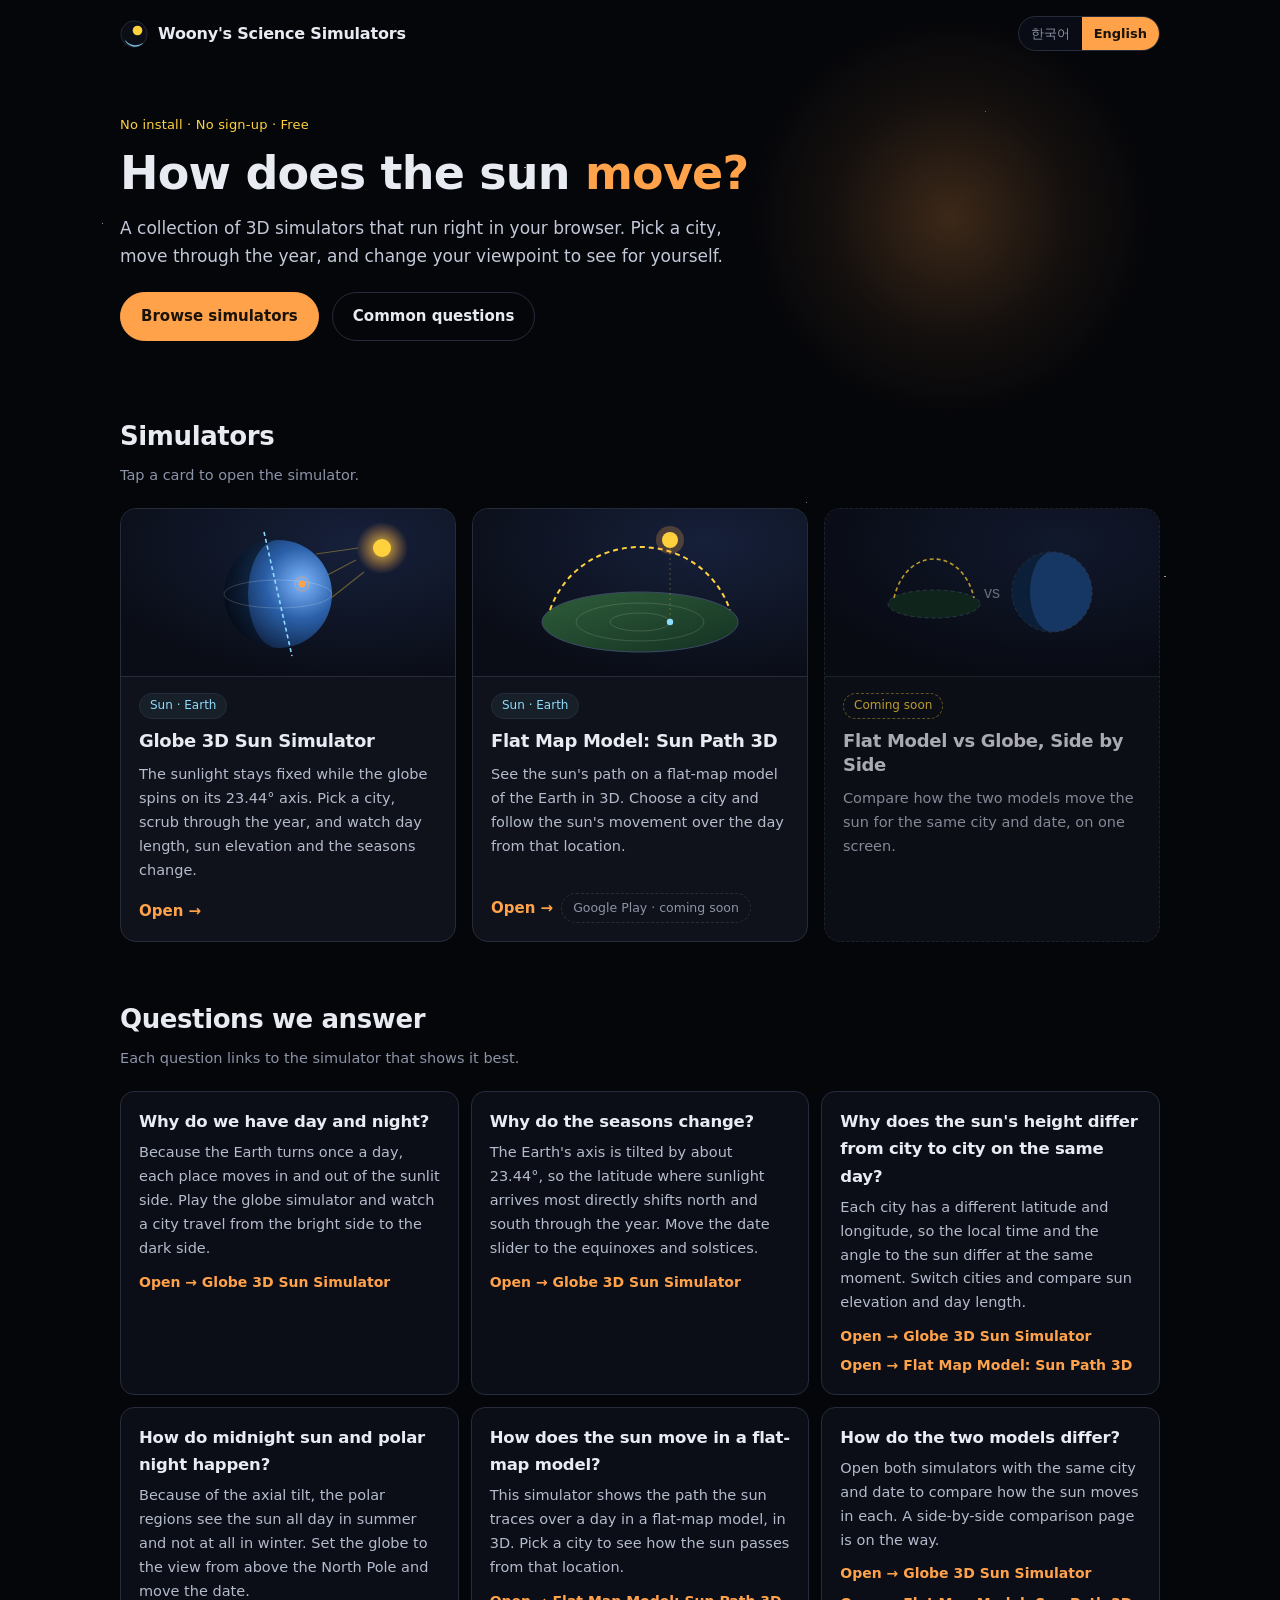
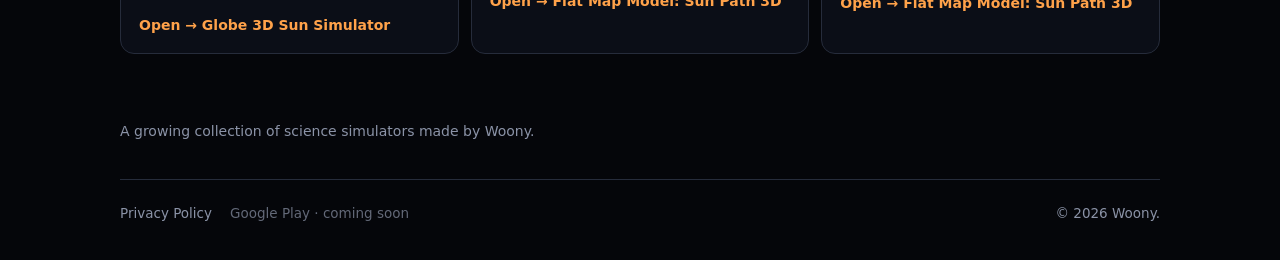
==== en/index.html @ 4ffcaaf0 "시뮬레이터 모음 홈페이지(한/영) 추가, 지구본 3D 태양 시뮬레이터 페이지 추가 - index.html, en/index.html: 시뮬레이터 카드 허브와 질문별 설명 - ass" ====
<!DOCTYPE html>
<html lang="en">
<head>
<meta charset="utf-8">
<meta name="viewport" content="width=device-width, initial-scale=1">
<title>Woony&#x27;s Science Simulators — 3D Sun &amp; Earth Simulations</title>
<meta name="description" content="Run a 3D globe sun simulator and a flat-map sun path simulator right in your browser. Explore day and night, the seasons and sun elevation in different cities.">
<link rel="canonical" href="https://woonykorea-ctrl.github.io/woony-s-world/en/">
<link rel="alternate" hreflang="ko" href="https://woonykorea-ctrl.github.io/woony-s-world/">
<link rel="alternate" hreflang="en" href="https://woonykorea-ctrl.github.io/woony-s-world/en/">
<link rel="alternate" hreflang="x-default" href="https://woonykorea-ctrl.github.io/woony-s-world/">
<meta name="theme-color" content="#05060a">
<meta property="og:type" content="website">
<meta property="og:site_name" content="Woony&#x27;s Science Simulators">
<meta property="og:title" content="Woony&#x27;s Science Simulators — 3D Sun &amp; Earth Simulations">
<meta property="og:description" content="Run a 3D globe sun simulator and a flat-map sun path simulator right in your browser. Explore day and night, the seasons and sun elevation in different cities.">
<meta property="og:url" content="https://woonykorea-ctrl.github.io/woony-s-world/en/">
<meta property="og:image" content="https://woonykorea-ctrl.github.io/woony-s-world/assets/og-card.png">
<meta property="og:locale" content="en_US">
<meta name="twitter:card" content="summary_large_image">
<link rel="icon" href="../assets/favicon.svg" type="image/svg+xml">
<link rel="stylesheet" href="../assets/site.css">
<script src="../assets/site.js"></script>
<script type="application/ld+json">{"@context":"https://schema.org","@type":"WebSite","name":"Woony’s Science Simulators","url":"https://woonykorea-ctrl.github.io/woony-s-world/en/","inLanguage":"en"}</script>
<!-- [애드센스 자리 1/2] 승인 후 여기에 애드센스 <script async ...> 한 줄을 넣는다. 지금은 비워 둔다. -->
</head>
<body>
<div class="wrap">
  <header class="top">
    <a class="brand" href="./" aria-label="Woony&#x27;s Science Simulators home"><svg width="28" height="28" viewBox="0 0 32 32" aria-hidden="true"><circle cx="16" cy="16" r="15" fill="#0b0e17" stroke="#262c3b"/><circle cx="20" cy="12" r="5.5" fill="#ffd23d"/><path d="M5 22 a13 13 0 0 0 22 4 a16 16 0 0 1 -22 -4z" fill="#8fdcff" opacity=".85"/></svg><span>Woony&#x27;s Science Simulators</span></a>
    <nav class="lang" aria-label="Language"><a href="../" lang="ko" hreflang="ko" data-set-lang="ko">한국어</a><a href="./" lang="en" hreflang="en" data-set-lang="en" aria-current="true">English</a></nav>
  </header>

  <main>
    <section class="hero">
      <p class="eyebrow">No install · No sign-up · Free</p>
      <h1>How does the sun <em>move?</em></h1>
      <p class="lead">A collection of 3D simulators that run right in your browser. Pick a city, move through the year, and change your viewpoint to see for yourself.</p>
      <a class="btn" href="#sims">Browse simulators</a>
      <a class="btn ghost" href="#qa">Common questions</a>
    </section>

    <!-- [애드센스 자리 2/2] 승인 후 광고 코드를 넣고 class="on" 을 붙이면 나타난다. 지금은 화면에 나오지 않는다. -->
    <div data-ad-slot="home-top" aria-hidden="true"></div>

    <section class="block" id="sims">
      <h2>Simulators</h2>
      <p class="sub">Tap a card to open the simulator.</p>
      <div class="grid">
        <article class="card"><div class="thumb"><svg viewBox="0 0 240 148" role="img" aria-hidden="true"><defs>
<radialGradient id="gl" cx="72%" cy="40%" r="75%"><stop offset="0" stop-color="#7fb8ff"/><stop offset=".45" stop-color="#2a5fa8"/><stop offset="1" stop-color="#0a1830"/></radialGradient>
<radialGradient id="gs" cx="50%" cy="50%" r="50%"><stop offset="0" stop-color="#ffd23d"/><stop offset="1" stop-color="#ffa24a" stop-opacity="0"/></radialGradient></defs>
<circle cx="214" cy="30" r="26" fill="url(#gs)" opacity=".9"/><circle cx="214" cy="30" r="9" fill="#ffd23d"/>
<g stroke="#ffd23d" stroke-opacity=".35" stroke-width="1.2"><path d="M188 42 L150 62"/><path d="M190 30 L148 36"/><path d="M196 54 L158 84"/></g>
<circle cx="110" cy="76" r="54" fill="url(#gl)"/>
<path d="M110 76 m0 -54 a54 54 0 0 0 0 108 a30 54 0 0 1 0 -108z" fill="#000" opacity=".5"/>
<ellipse cx="110" cy="76" rx="54" ry="14" fill="none" stroke="#fff" stroke-opacity=".18"/>
<line x1="96" y1="14" x2="124" y2="138" stroke="#8fdcff" stroke-width="1.6" stroke-dasharray="4 3"/>
<circle cx="134" cy="66" r="3.4" fill="#ffa24a"/><circle cx="134" cy="66" r="7" fill="none" stroke="#ffa24a" stroke-opacity=".6"/></svg></div><div class="body"><span class="tag">Sun · Earth</span><h3>Globe 3D Sun Simulator</h3><p>The sunlight stays fixed while the globe spins on its 23.44° axis. Pick a city, scrub through the year, and watch day length, sun elevation and the seasons change.</p><div class="actions"><a class="open" href="../globe-sun-path.html">Open →</a></div></div></article><article class="card"><div class="thumb"><svg viewBox="0 0 240 148" role="img" aria-hidden="true"><defs>
<linearGradient id="fd" x1="0" y1="0" x2="1" y2="1"><stop offset="0" stop-color="#2f5d3a"/><stop offset="1" stop-color="#143222"/></linearGradient></defs>
<ellipse cx="120" cy="104" rx="98" ry="30" fill="url(#fd)" stroke="#3b4a66"/>
<ellipse cx="120" cy="104" rx="64" ry="19" fill="none" stroke="#fff" stroke-opacity=".14"/>
<ellipse cx="120" cy="104" rx="30" ry="9" fill="none" stroke="#fff" stroke-opacity=".14"/>
<path d="M30 92 C 60 8, 180 8, 210 92" fill="none" stroke="#ffd23d" stroke-width="2" stroke-dasharray="5 4"/>
<circle cx="150" cy="22" r="14" fill="#ffa24a" opacity=".25"/><circle cx="150" cy="22" r="8" fill="#ffd23d"/>
<circle cx="150" cy="104" r="3.2" fill="#8fdcff"/><line x1="150" y1="30" x2="150" y2="101" stroke="#ffd23d" stroke-opacity=".3" stroke-dasharray="2 3"/></svg></div><div class="body"><span class="tag">Sun · Earth</span><h3>Flat Map Model: Sun Path 3D</h3><p>See the sun&#x27;s path on a flat-map model of the Earth in 3D. Choose a city and follow the sun&#x27;s movement over the day from that location.</p><div class="actions"><a class="open" href="../flat-sun-path.html">Open →</a><span class="chip off" data-play-slot>Google Play · coming soon</span></div></div></article><article class="card soon" aria-disabled="true"><div class="thumb"><svg viewBox="0 0 240 148" role="img" aria-hidden="true">
<ellipse cx="62" cy="86" rx="46" ry="14" fill="#143222" stroke="#3b4a66" stroke-dasharray="4 3"/>
<path d="M22 80 C 34 28, 90 28, 102 80" fill="none" stroke="#ffd23d" stroke-width="1.6" stroke-dasharray="4 3"/>
<circle cx="180" cy="74" r="40" fill="#1d4a86" stroke="#3b4a66" stroke-dasharray="4 3"/>
<path d="M180 34 a40 40 0 0 0 0 80 a22 40 0 0 1 0 -80z" fill="#000" opacity=".45"/>
<text x="120" y="80" fill="#8b93a7" font-size="16" text-anchor="middle" font-family="sans-serif">vs</text></svg></div><div class="body"><span class="badge">Coming soon</span><h3>Flat Model vs Globe, Side by Side</h3><p>Compare how the two models move the sun for the same city and date, on one screen.</p></div></article>
      </div>
    </section>

    <section class="block" id="qa">
      <h2>Questions we answer</h2>
      <p class="sub">Each question links to the simulator that shows it best.</p>
      <div class="qa">
        <article><h3>Why do we have day and night?</h3><p>Because the Earth turns once a day, each place moves in and out of the sunlit side. Play the globe simulator and watch a city travel from the bright side to the dark side.</p><div class="go"><a href="../globe-sun-path.html">Open → Globe 3D Sun Simulator</a></div></article><article><h3>Why do the seasons change?</h3><p>The Earth&#x27;s axis is tilted by about 23.44°, so the latitude where sunlight arrives most directly shifts north and south through the year. Move the date slider to the equinoxes and solstices.</p><div class="go"><a href="../globe-sun-path.html">Open → Globe 3D Sun Simulator</a></div></article><article><h3>Why does the sun&#x27;s height differ from city to city on the same day?</h3><p>Each city has a different latitude and longitude, so the local time and the angle to the sun differ at the same moment. Switch cities and compare sun elevation and day length.</p><div class="go"><a href="../globe-sun-path.html">Open → Globe 3D Sun Simulator</a><a href="../flat-sun-path.html">Open → Flat Map Model: Sun Path 3D</a></div></article><article><h3>How do midnight sun and polar night happen?</h3><p>Because of the axial tilt, the polar regions see the sun all day in summer and not at all in winter. Set the globe to the view from above the North Pole and move the date.</p><div class="go"><a href="../globe-sun-path.html">Open → Globe 3D Sun Simulator</a></div></article><article><h3>How does the sun move in a flat-map model?</h3><p>This simulator shows the path the sun traces over a day in a flat-map model, in 3D. Pick a city to see how the sun passes from that location.</p><div class="go"><a href="../flat-sun-path.html">Open → Flat Map Model: Sun Path 3D</a></div></article><article><h3>How do the two models differ?</h3><p>Open both simulators with the same city and date to compare how the sun moves in each. A side-by-side comparison page is on the way.</p><div class="go"><a href="../globe-sun-path.html">Open → Globe 3D Sun Simulator</a><a href="../flat-sun-path.html">Open → Flat Map Model: Sun Path 3D</a></div></article>
      </div>
    </section>

    <p class="about">A growing collection of science simulators made by Woony.</p>
  </main>

  <footer class="foot">
    <nav>
      <a href="../privacy.html">Privacy Policy</a>
      <span class="off">Google Play · coming soon</span>
    </nav>
    <span>© 2026 Woony.</span>
  </footer>
</div>
</body>
</html>
---- assets/site.css ----
:root{
  --bg:#05060a; --bg2:#0b0e17; --card:#0f121a; --line:#262c3b; --text:#e8ebf2; --dim:#8b93a7;
  --hot:#ffa24a; --yellow:#ffd23d; --blue:#8fdcff;
  --font:"Pretendard","Apple SD Gothic Neo","Noto Sans KR","Malgun Gothic","Noto Sans CJK KR",system-ui,-apple-system,"Segoe UI",sans-serif;
  --max:1080px;
}
*{box-sizing:border-box}
html{-webkit-text-size-adjust:100%;overflow-x:clip}
body{
  margin:0;color:var(--text);font-family:var(--font);line-height:1.65;word-break:keep-all;overflow-wrap:anywhere;
  -webkit-font-smoothing:antialiased;
  background:
    radial-gradient(1px 1px at 8% 12%,#fff8 50%,transparent 51%),
    radial-gradient(1px 1px at 22% 38%,#fff6 50%,transparent 51%),
    radial-gradient(1.5px 1.5px at 41% 9%,#fffa 50%,transparent 51%),
    radial-gradient(1px 1px at 63% 27%,#fff7 50%,transparent 51%),
    radial-gradient(1px 1px at 77% 6%,#fff6 50%,transparent 51%),
    radial-gradient(1.5px 1.5px at 91% 31%,#fff9 50%,transparent 51%),
    radial-gradient(1px 1px at 14% 64%,#fff5 50%,transparent 51%),
    radial-gradient(1px 1px at 55% 71%,#fff5 50%,transparent 51%),
    radial-gradient(1px 1px at 86% 78%,#fff6 50%,transparent 51%),
    var(--bg);
  background-attachment:scroll;
}
a{color:inherit}
.wrap{max-width:var(--max);margin:0 auto;padding:0 20px}

/* header */
.top{display:flex;align-items:center;justify-content:space-between;gap:12px;padding:16px 0}
.brand{display:flex;align-items:center;gap:10px;text-decoration:none;font-weight:700;letter-spacing:-.2px;min-width:0}
.brand svg{flex:none}
.brand span{line-height:1.25}
.lang{display:flex;flex:none;border:1px solid var(--line);border-radius:999px;overflow:hidden;background:#0b0e17cc}
.lang a{padding:6px 12px;font-size:13px;text-decoration:none;color:var(--dim)}
.lang a[aria-current="true"]{background:var(--hot);color:#1a1206;font-weight:700}
.lang a:focus-visible,.brand:focus-visible,.btn:focus-visible,.foot a:focus-visible,.qa a:focus-visible{outline:2px solid var(--blue);outline-offset:2px}

/* hero */
.hero{position:relative;padding:44px 0 36px}
.hero::before{content:"";position:absolute;right:0;top:-60px;width:min(420px,92%);aspect-ratio:1;
  background:radial-gradient(circle,#ffa24a38 0,#ffa24a10 40%,transparent 68%);pointer-events:none;z-index:-1}
.eyebrow{display:inline-block;font-size:13px;color:var(--yellow);letter-spacing:.2px;margin:0 0 10px}
.hero h1{margin:0 0 14px;font-size:clamp(28px,6.2vw,46px);line-height:1.18;letter-spacing:-.8px}
.hero h1 em{font-style:normal;color:var(--hot)}
.hero p.lead{margin:0 0 22px;max-width:36em;color:#c3c9d8;font-size:clamp(15px,2.6vw,17px)}
.btn{display:inline-flex;align-items:center;gap:6px;padding:11px 20px;border-radius:999px;font-weight:700;font-size:15px;text-decoration:none;
  background:var(--hot);color:#1a1206;border:1px solid var(--hot)}
.btn:hover{background:#ffb468}
.btn.ghost{background:transparent;color:var(--text);border-color:var(--line)}
.btn.ghost:hover{border-color:var(--dim);background:#ffffff0a}

/* sections */
section.block{padding:28px 0}
.block>h2{margin:0 0 6px;font-size:clamp(20px,4vw,26px);letter-spacing:-.4px}
.block>p.sub{margin:0 0 20px;color:var(--dim);font-size:14.5px}

/* cards */
.grid{display:grid;gap:16px;grid-template-columns:repeat(auto-fit,minmax(min(100%,300px),1fr))}
.card{position:relative;display:flex;flex-direction:column;background:var(--card);border:1px solid var(--line);border-radius:16px;overflow:hidden;
  transition:border-color .15s,transform .15s}
.card:not(.soon):hover{border-color:#3a4258;transform:translateY(-2px)}
.card:focus-within{border-color:var(--blue)}
.thumb{height:168px;display:grid;place-items:center;background:radial-gradient(120% 120% at 70% 20%,#16203a 0,#0a0d16 70%);border-bottom:1px solid var(--line)}
.thumb svg{width:min(78%,240px);height:auto;max-height:148px}
.card .body{display:flex;flex-direction:column;gap:10px;padding:16px 18px 18px;flex:1}
.tag{align-self:flex-start;font-size:12px;padding:2px 10px;border:1px solid var(--line);border-radius:999px;color:var(--blue);background:#8fdcff10}
.badge{align-self:flex-start;font-size:12px;padding:2px 10px;border-radius:999px;color:var(--yellow);border:1px dashed #ffd23d80}
.card h3{margin:0;font-size:18px;line-height:1.35;letter-spacing:-.3px}
.card p{margin:0;color:#b4bbcc;font-size:14.5px}
.actions{margin-top:auto;display:flex;flex-wrap:wrap;gap:8px;align-items:center;padding-top:6px}
.open{font-weight:700;color:var(--hot);text-decoration:none;font-size:15px}
.open::after{content:"";position:absolute;inset:0;z-index:1}   /* 카드 전체를 링크로 */
.open:focus-visible{outline:none}
.chip{position:relative;z-index:2;font-size:12.5px;padding:4px 11px;border-radius:999px;border:1px solid var(--line);color:var(--dim);text-decoration:none}
.chip.off{border-style:dashed;cursor:default}
.card.soon{opacity:.72;border-style:dashed}

/* Q&A */
.qa{display:grid;gap:12px;grid-template-columns:repeat(auto-fit,minmax(min(100%,320px),1fr))}
.qa article{background:var(--bg2);border:1px solid var(--line);border-radius:14px;padding:16px 18px}
.qa h3{margin:0 0 6px;font-size:16.5px;letter-spacing:-.2px}
.qa p{margin:0 0 10px;color:#b4bbcc;font-size:14.5px}
.qa .go{display:flex;flex-wrap:wrap;gap:6px 14px;font-size:14px}
.qa .go a{color:var(--hot);text-decoration:none;font-weight:600}
.qa .go a:hover{text-decoration:underline}

/* about / footer */
.about{padding:24px 0 8px;color:var(--dim);font-size:14px;max-width:46em}
.foot{margin-top:28px;padding:22px 0 36px;border-top:1px solid var(--line);display:flex;flex-wrap:wrap;gap:10px 22px;align-items:center;justify-content:space-between;color:var(--dim);font-size:13.5px}
.foot nav{display:flex;flex-wrap:wrap;gap:8px 18px}
.foot a{color:var(--dim);text-decoration:none}
.foot a:hover{color:var(--text);text-decoration:underline}
.foot .off{opacity:.7}

/* 애드센스 자리: 지금은 비어 있고 화면에 나오지 않음 (index.html의 data-ad-slot 참고) */
[data-ad-slot]{display:none}
[data-ad-slot].on{display:block;margin:20px 0;min-height:90px}

@media (max-width:480px){
  .wrap{padding:0 16px}
  .top{gap:8px}
  .brand{gap:8px;font-size:15px}
  .brand svg{width:24px;height:24px}
  .lang a{padding:6px 10px;font-size:12.5px}
  .hero{padding:30px 0 26px}
  .thumb{height:150px}
}
@media (prefers-reduced-motion:reduce){.card{transition:none}.card:not(.soon):hover{transform:none}}
.hero .btn{margin:0 8px 10px 0}
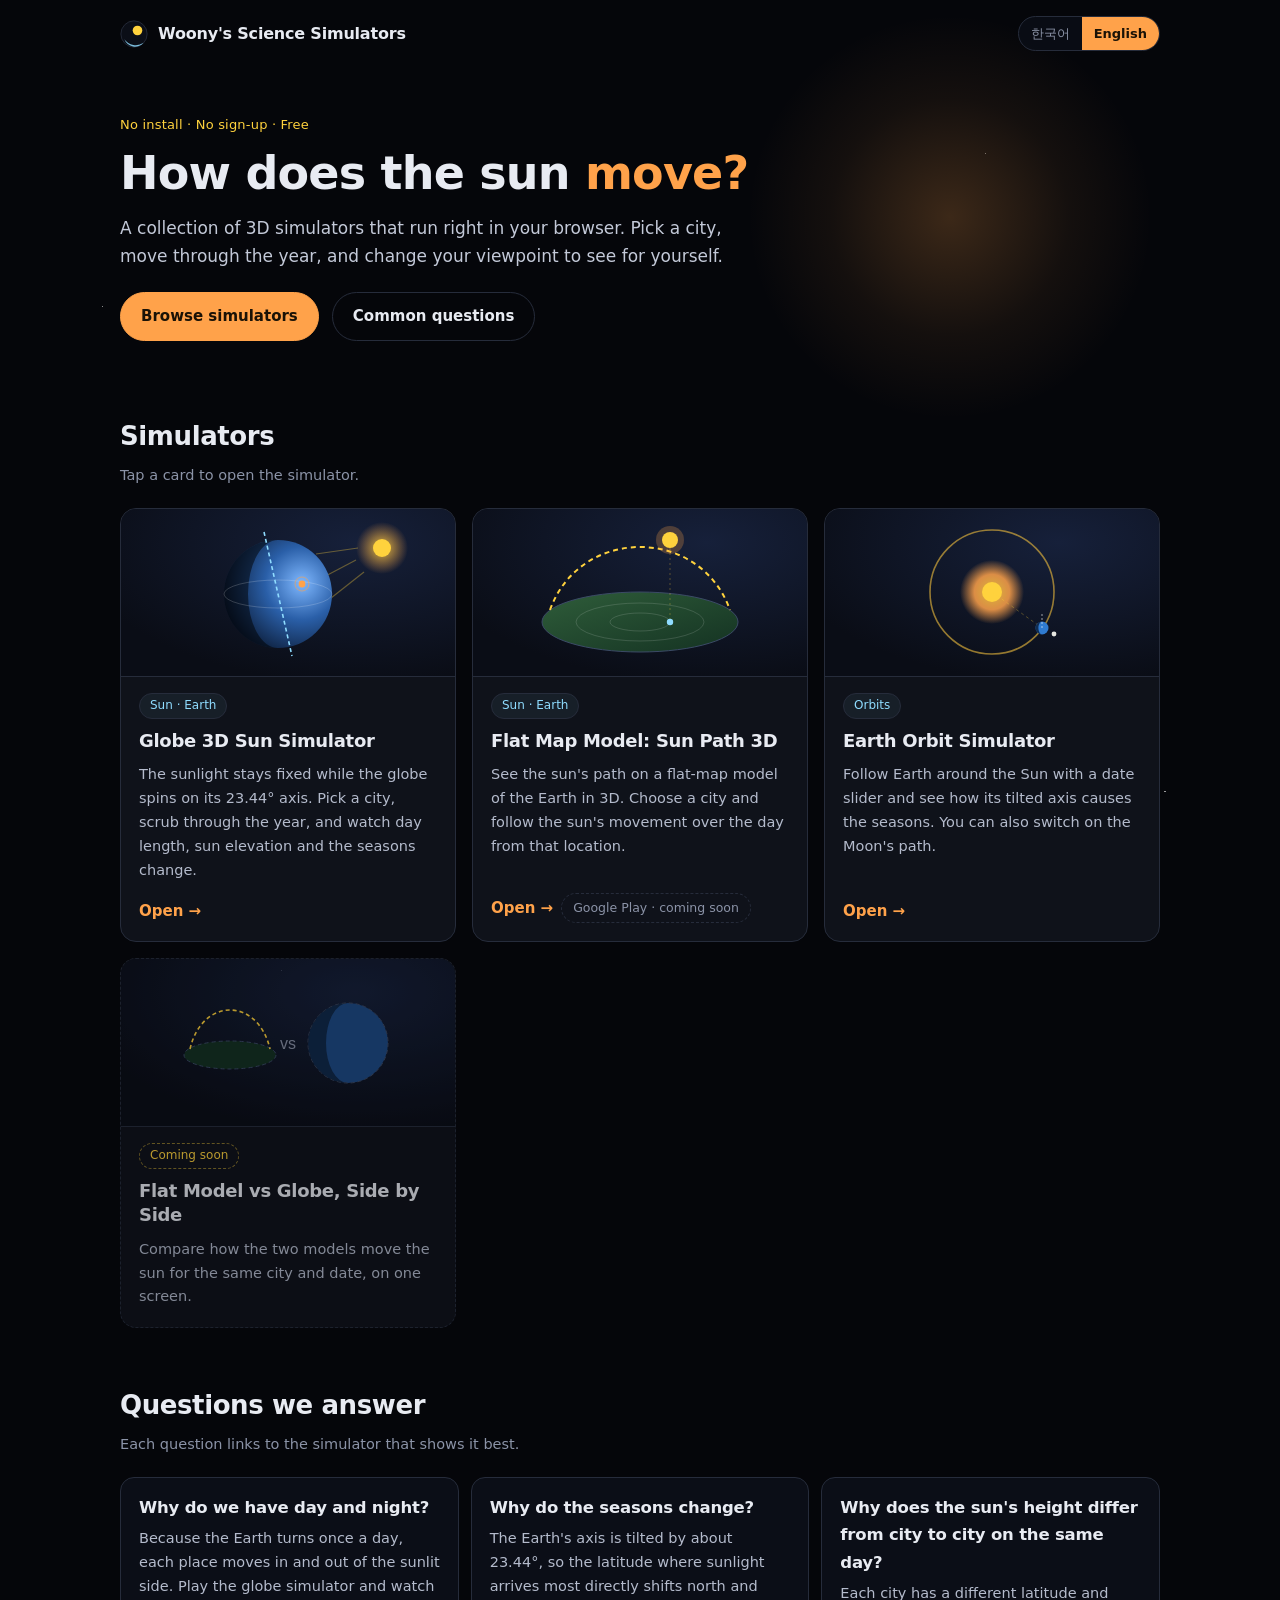
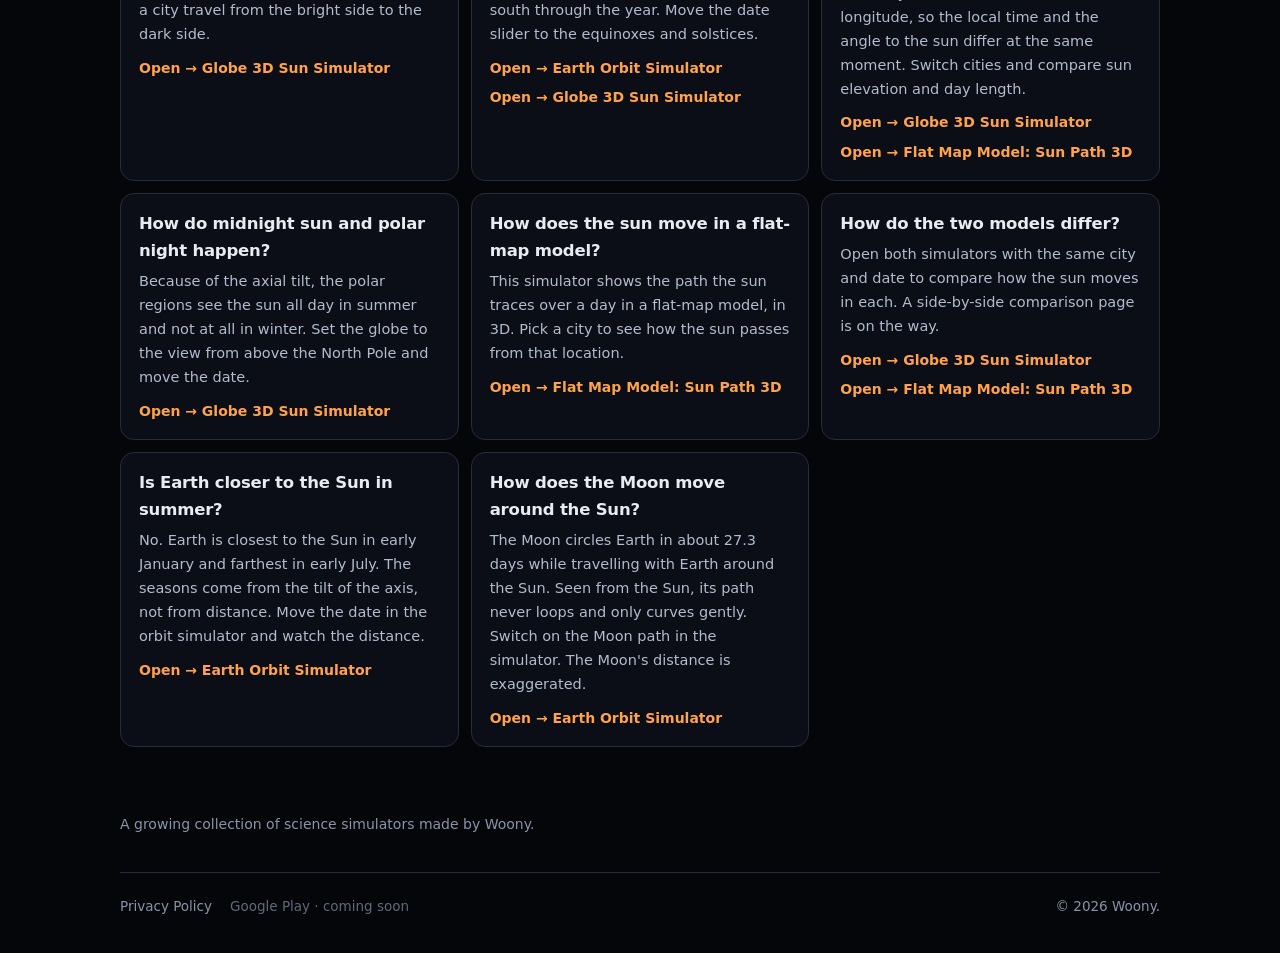
==== commit ded53452: "지구 공전 궤도 시뮬레이터 추가, 홈에 카드·질문 반영 - orbit-sun-earth.html: 케플러 궤도, 기울어진 지축, 옆에서 본 지구, 달 궤적(선택), 한/영, 홈 버" ====
--- a/en/index.html
+++ b/en/index.html
@@ -63,7 +63,14 @@
 <ellipse cx="120" cy="104" rx="30" ry="9" fill="none" stroke="#fff" stroke-opacity=".14"/>
 <path d="M30 92 C 60 8, 180 8, 210 92" fill="none" stroke="#ffd23d" stroke-width="2" stroke-dasharray="5 4"/>
 <circle cx="150" cy="22" r="14" fill="#ffa24a" opacity=".25"/><circle cx="150" cy="22" r="8" fill="#ffd23d"/>
-<circle cx="150" cy="104" r="3.2" fill="#8fdcff"/><line x1="150" y1="30" x2="150" y2="101" stroke="#ffd23d" stroke-opacity=".3" stroke-dasharray="2 3"/></svg></div><div class="body"><span class="tag">Sun · Earth</span><h3>Flat Map Model: Sun Path 3D</h3><p>See the sun&#x27;s path on a flat-map model of the Earth in 3D. Choose a city and follow the sun&#x27;s movement over the day from that location.</p><div class="actions"><a class="open" href="../flat-sun-path.html">Open →</a><span class="chip off" data-play-slot>Google Play · coming soon</span></div></div></article><article class="card soon" aria-disabled="true"><div class="thumb"><svg viewBox="0 0 240 148" role="img" aria-hidden="true">
+<circle cx="150" cy="104" r="3.2" fill="#8fdcff"/><line x1="150" y1="30" x2="150" y2="101" stroke="#ffd23d" stroke-opacity=".3" stroke-dasharray="2 3"/></svg></div><div class="body"><span class="tag">Sun · Earth</span><h3>Flat Map Model: Sun Path 3D</h3><p>See the sun&#x27;s path on a flat-map model of the Earth in 3D. Choose a city and follow the sun&#x27;s movement over the day from that location.</p><div class="actions"><a class="open" href="../flat-sun-path.html">Open →</a><span class="chip off" data-play-slot>Google Play · coming soon</span></div></div></article><article class="card"><div class="thumb"><svg viewBox="0 0 240 148" role="img" aria-hidden="true"><defs>
+<radialGradient id="os" cx="50%" cy="50%" r="50%"><stop offset="0" stop-color="#ffd23d"/><stop offset=".55" stop-color="#ffa24a"/><stop offset="1" stop-color="#ffa24a" stop-opacity="0"/></radialGradient></defs>
+<circle cx="120" cy="74" r="32" fill="url(#os)" opacity=".85"/><circle cx="120" cy="74" r="10" fill="#ffd23d"/>
+<circle cx="120" cy="74" r="62" fill="none" stroke="#f0be3c" stroke-opacity=".6" stroke-width="1.6"/>
+<line x1="120" y1="74" x2="170" y2="110" stroke="#ffd23d" stroke-opacity=".3" stroke-dasharray="3 3"/>
+<circle cx="170" cy="110" r="6.5" fill="#2f7bd0"/><path d="M170 103.5 a6.5 6.5 0 0 0 0 13 a3.6 6.5 0 0 1 0 -13z" fill="#0a1a33" opacity=".8"/>
+<line x1="170" y1="110" x2="170" y2="94" stroke="#fff" stroke-opacity=".6" stroke-dasharray="2 2"/>
+<circle cx="182" cy="116" r="2.4" fill="#e6e6e0"/></svg></div><div class="body"><span class="tag">Orbits</span><h3>Earth Orbit Simulator</h3><p>Follow Earth around the Sun with a date slider and see how its tilted axis causes the seasons. You can also switch on the Moon&#x27;s path.</p><div class="actions"><a class="open" href="../orbit-sun-earth.html">Open →</a></div></div></article><article class="card soon" aria-disabled="true"><div class="thumb"><svg viewBox="0 0 240 148" role="img" aria-hidden="true">
 <ellipse cx="62" cy="86" rx="46" ry="14" fill="#143222" stroke="#3b4a66" stroke-dasharray="4 3"/>
 <path d="M22 80 C 34 28, 90 28, 102 80" fill="none" stroke="#ffd23d" stroke-width="1.6" stroke-dasharray="4 3"/>
 <circle cx="180" cy="74" r="40" fill="#1d4a86" stroke="#3b4a66" stroke-dasharray="4 3"/>
@@ -76,7 +83,7 @@
       <h2>Questions we answer</h2>
       <p class="sub">Each question links to the simulator that shows it best.</p>
       <div class="qa">
-        <article><h3>Why do we have day and night?</h3><p>Because the Earth turns once a day, each place moves in and out of the sunlit side. Play the globe simulator and watch a city travel from the bright side to the dark side.</p><div class="go"><a href="../globe-sun-path.html">Open → Globe 3D Sun Simulator</a></div></article><article><h3>Why do the seasons change?</h3><p>The Earth&#x27;s axis is tilted by about 23.44°, so the latitude where sunlight arrives most directly shifts north and south through the year. Move the date slider to the equinoxes and solstices.</p><div class="go"><a href="../globe-sun-path.html">Open → Globe 3D Sun Simulator</a></div></article><article><h3>Why does the sun&#x27;s height differ from city to city on the same day?</h3><p>Each city has a different latitude and longitude, so the local time and the angle to the sun differ at the same moment. Switch cities and compare sun elevation and day length.</p><div class="go"><a href="../globe-sun-path.html">Open → Globe 3D Sun Simulator</a><a href="../flat-sun-path.html">Open → Flat Map Model: Sun Path 3D</a></div></article><article><h3>How do midnight sun and polar night happen?</h3><p>Because of the axial tilt, the polar regions see the sun all day in summer and not at all in winter. Set the globe to the view from above the North Pole and move the date.</p><div class="go"><a href="../globe-sun-path.html">Open → Globe 3D Sun Simulator</a></div></article><article><h3>How does the sun move in a flat-map model?</h3><p>This simulator shows the path the sun traces over a day in a flat-map model, in 3D. Pick a city to see how the sun passes from that location.</p><div class="go"><a href="../flat-sun-path.html">Open → Flat Map Model: Sun Path 3D</a></div></article><article><h3>How do the two models differ?</h3><p>Open both simulators with the same city and date to compare how the sun moves in each. A side-by-side comparison page is on the way.</p><div class="go"><a href="../globe-sun-path.html">Open → Globe 3D Sun Simulator</a><a href="../flat-sun-path.html">Open → Flat Map Model: Sun Path 3D</a></div></article>
+        <article><h3>Why do we have day and night?</h3><p>Because the Earth turns once a day, each place moves in and out of the sunlit side. Play the globe simulator and watch a city travel from the bright side to the dark side.</p><div class="go"><a href="../globe-sun-path.html">Open → Globe 3D Sun Simulator</a></div></article><article><h3>Why do the seasons change?</h3><p>The Earth&#x27;s axis is tilted by about 23.44°, so the latitude where sunlight arrives most directly shifts north and south through the year. Move the date slider to the equinoxes and solstices.</p><div class="go"><a href="../orbit-sun-earth.html">Open → Earth Orbit Simulator</a><a href="../globe-sun-path.html">Open → Globe 3D Sun Simulator</a></div></article><article><h3>Why does the sun&#x27;s height differ from city to city on the same day?</h3><p>Each city has a different latitude and longitude, so the local time and the angle to the sun differ at the same moment. Switch cities and compare sun elevation and day length.</p><div class="go"><a href="../globe-sun-path.html">Open → Globe 3D Sun Simulator</a><a href="../flat-sun-path.html">Open → Flat Map Model: Sun Path 3D</a></div></article><article><h3>How do midnight sun and polar night happen?</h3><p>Because of the axial tilt, the polar regions see the sun all day in summer and not at all in winter. Set the globe to the view from above the North Pole and move the date.</p><div class="go"><a href="../globe-sun-path.html">Open → Globe 3D Sun Simulator</a></div></article><article><h3>How does the sun move in a flat-map model?</h3><p>This simulator shows the path the sun traces over a day in a flat-map model, in 3D. Pick a city to see how the sun passes from that location.</p><div class="go"><a href="../flat-sun-path.html">Open → Flat Map Model: Sun Path 3D</a></div></article><article><h3>How do the two models differ?</h3><p>Open both simulators with the same city and date to compare how the sun moves in each. A side-by-side comparison page is on the way.</p><div class="go"><a href="../globe-sun-path.html">Open → Globe 3D Sun Simulator</a><a href="../flat-sun-path.html">Open → Flat Map Model: Sun Path 3D</a></div></article><article><h3>Is Earth closer to the Sun in summer?</h3><p>No. Earth is closest to the Sun in early January and farthest in early July. The seasons come from the tilt of the axis, not from distance. Move the date in the orbit simulator and watch the distance.</p><div class="go"><a href="../orbit-sun-earth.html">Open → Earth Orbit Simulator</a></div></article><article><h3>How does the Moon move around the Sun?</h3><p>The Moon circles Earth in about 27.3 days while travelling with Earth around the Sun. Seen from the Sun, its path never loops and only curves gently. Switch on the Moon path in the simulator. The Moon&#x27;s distance is exaggerated.</p><div class="go"><a href="../orbit-sun-earth.html">Open → Earth Orbit Simulator</a></div></article>
       </div>
     </section>
 
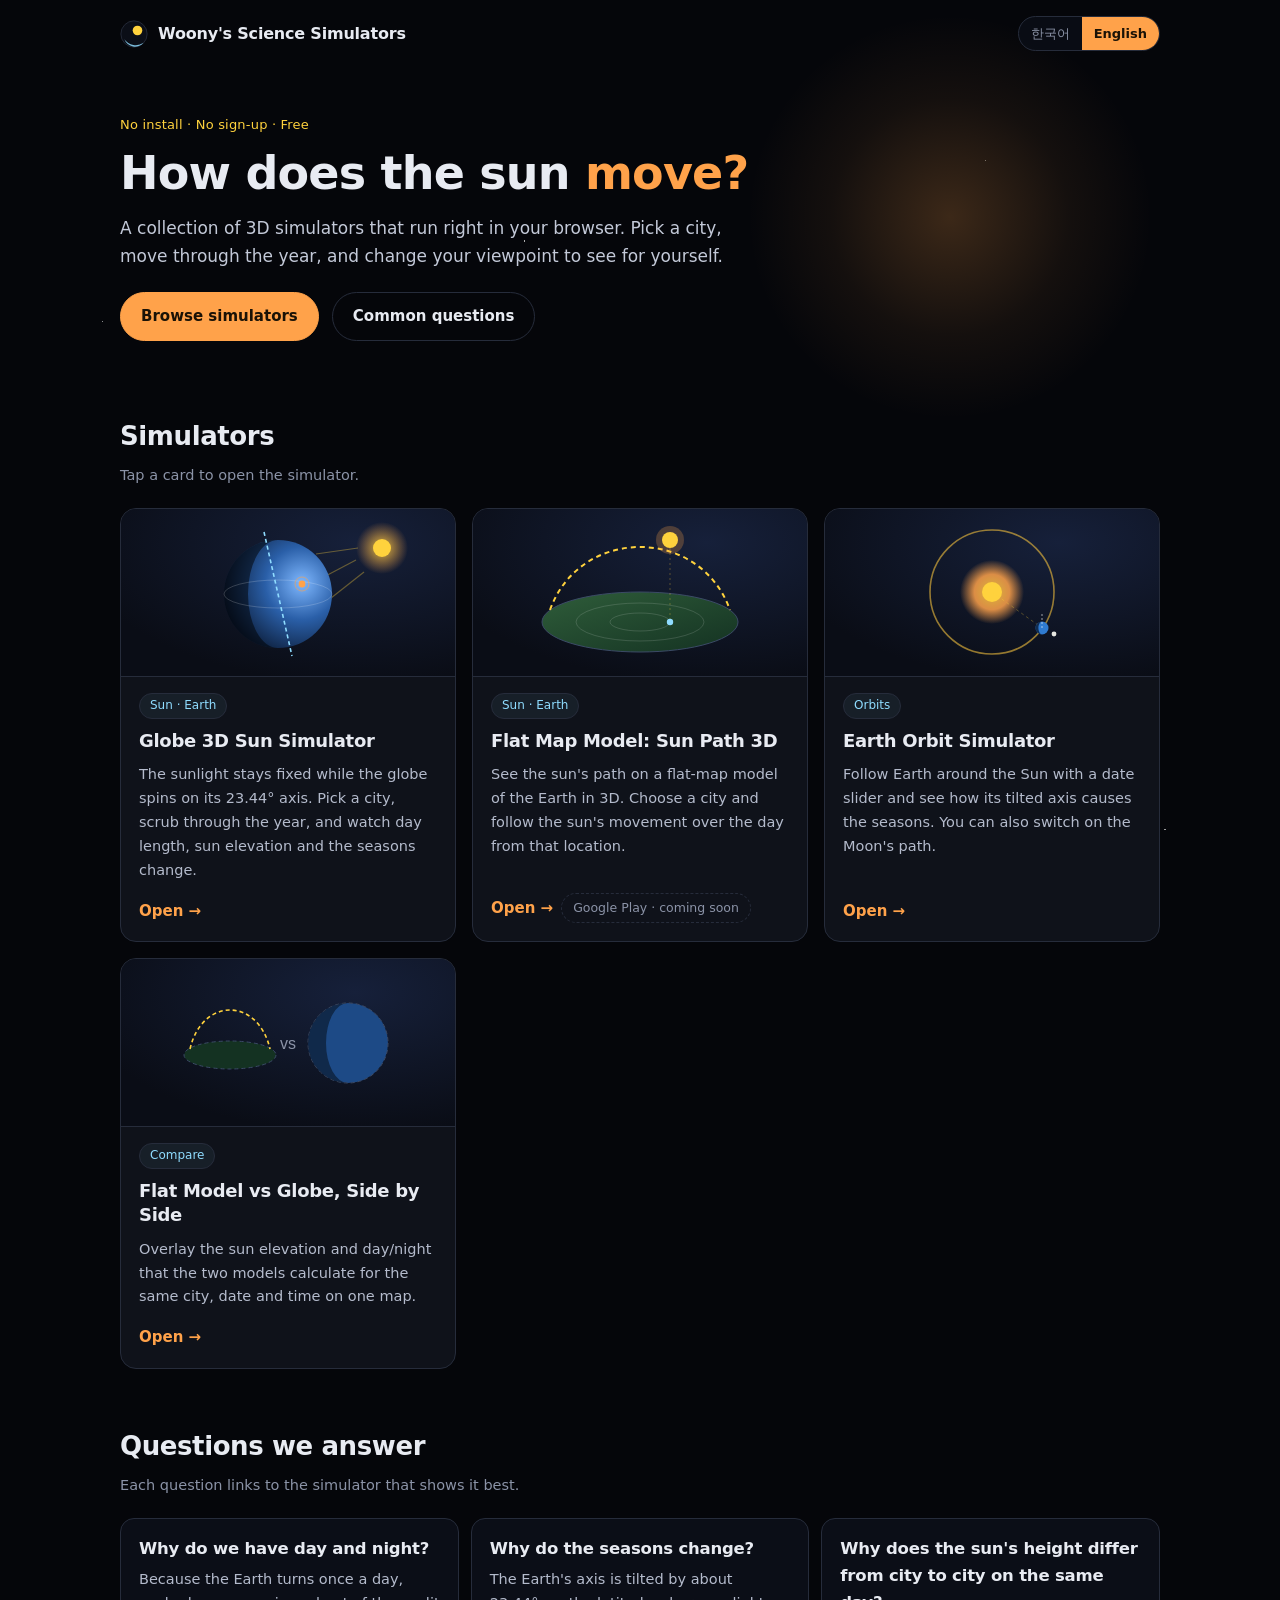
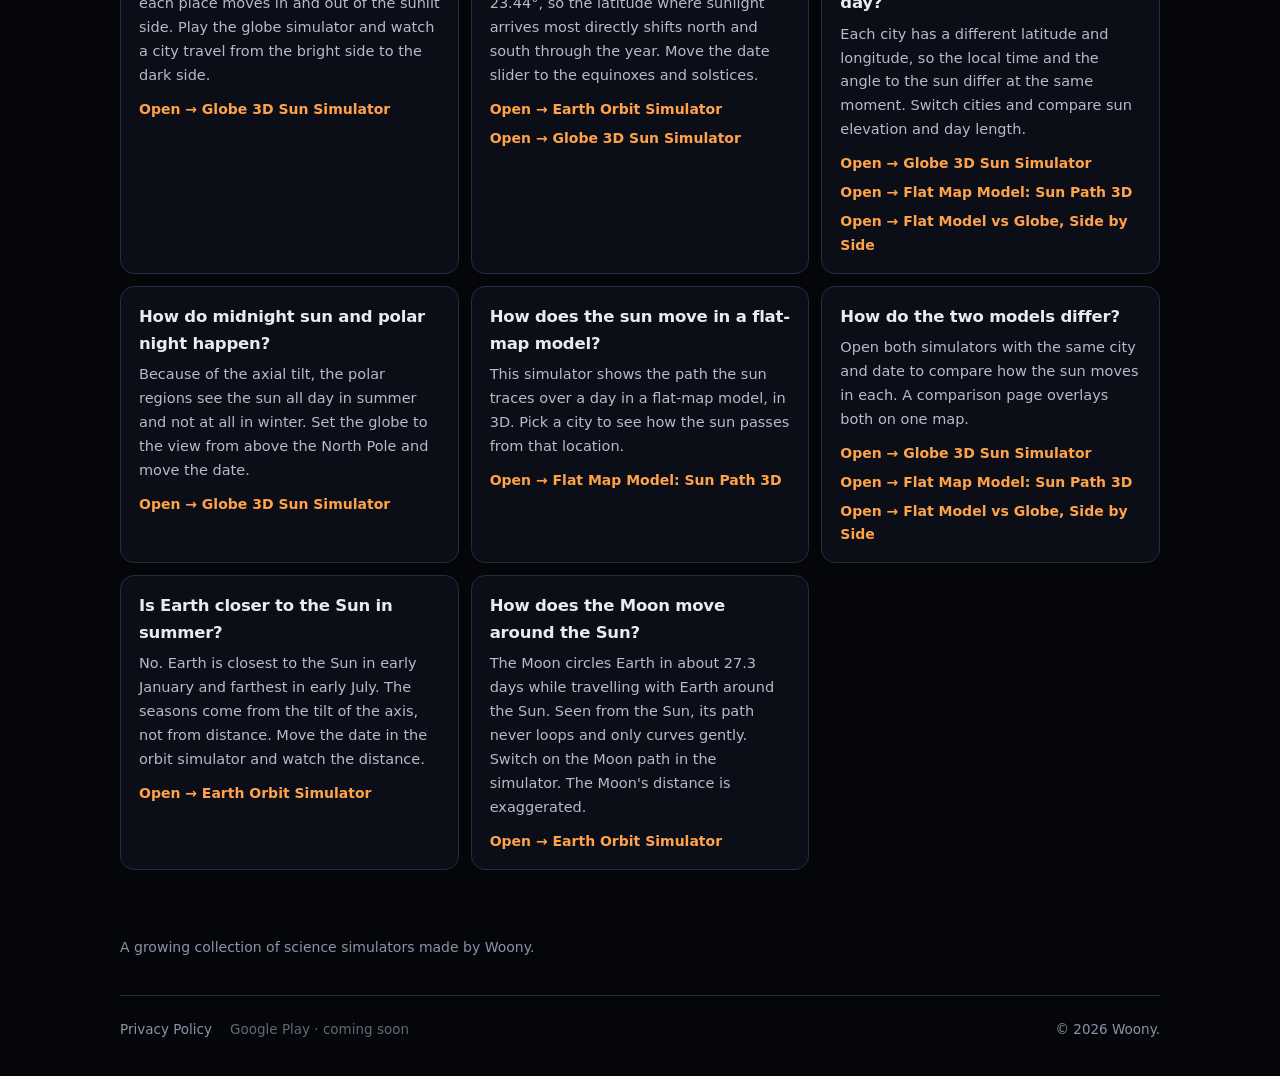
==== commit 79aafa8b: "평면 모델 vs 지구본 나란히 비교 페이지 추가 - compare-flat-vs-globe.html: 한 지도에 평면 빛 범위와 지구본 낮밤 경계를 겹쳐 표시, 비교 표, 하루 고" ====
--- a/en/index.html
+++ b/en/index.html
@@ -70,12 +70,12 @@
 <line x1="120" y1="74" x2="170" y2="110" stroke="#ffd23d" stroke-opacity=".3" stroke-dasharray="3 3"/>
 <circle cx="170" cy="110" r="6.5" fill="#2f7bd0"/><path d="M170 103.5 a6.5 6.5 0 0 0 0 13 a3.6 6.5 0 0 1 0 -13z" fill="#0a1a33" opacity=".8"/>
 <line x1="170" y1="110" x2="170" y2="94" stroke="#fff" stroke-opacity=".6" stroke-dasharray="2 2"/>
-<circle cx="182" cy="116" r="2.4" fill="#e6e6e0"/></svg></div><div class="body"><span class="tag">Orbits</span><h3>Earth Orbit Simulator</h3><p>Follow Earth around the Sun with a date slider and see how its tilted axis causes the seasons. You can also switch on the Moon&#x27;s path.</p><div class="actions"><a class="open" href="../orbit-sun-earth.html">Open →</a></div></div></article><article class="card soon" aria-disabled="true"><div class="thumb"><svg viewBox="0 0 240 148" role="img" aria-hidden="true">
+<circle cx="182" cy="116" r="2.4" fill="#e6e6e0"/></svg></div><div class="body"><span class="tag">Orbits</span><h3>Earth Orbit Simulator</h3><p>Follow Earth around the Sun with a date slider and see how its tilted axis causes the seasons. You can also switch on the Moon&#x27;s path.</p><div class="actions"><a class="open" href="../orbit-sun-earth.html">Open →</a></div></div></article><article class="card"><div class="thumb"><svg viewBox="0 0 240 148" role="img" aria-hidden="true">
 <ellipse cx="62" cy="86" rx="46" ry="14" fill="#143222" stroke="#3b4a66" stroke-dasharray="4 3"/>
 <path d="M22 80 C 34 28, 90 28, 102 80" fill="none" stroke="#ffd23d" stroke-width="1.6" stroke-dasharray="4 3"/>
 <circle cx="180" cy="74" r="40" fill="#1d4a86" stroke="#3b4a66" stroke-dasharray="4 3"/>
 <path d="M180 34 a40 40 0 0 0 0 80 a22 40 0 0 1 0 -80z" fill="#000" opacity=".45"/>
-<text x="120" y="80" fill="#8b93a7" font-size="16" text-anchor="middle" font-family="sans-serif">vs</text></svg></div><div class="body"><span class="badge">Coming soon</span><h3>Flat Model vs Globe, Side by Side</h3><p>Compare how the two models move the sun for the same city and date, on one screen.</p></div></article>
+<text x="120" y="80" fill="#8b93a7" font-size="16" text-anchor="middle" font-family="sans-serif">vs</text></svg></div><div class="body"><span class="tag">Compare</span><h3>Flat Model vs Globe, Side by Side</h3><p>Overlay the sun elevation and day/night that the two models calculate for the same city, date and time on one map.</p><div class="actions"><a class="open" href="../compare-flat-vs-globe.html">Open →</a></div></div></article>
       </div>
     </section>
 
@@ -83,7 +83,7 @@
       <h2>Questions we answer</h2>
       <p class="sub">Each question links to the simulator that shows it best.</p>
       <div class="qa">
-        <article><h3>Why do we have day and night?</h3><p>Because the Earth turns once a day, each place moves in and out of the sunlit side. Play the globe simulator and watch a city travel from the bright side to the dark side.</p><div class="go"><a href="../globe-sun-path.html">Open → Globe 3D Sun Simulator</a></div></article><article><h3>Why do the seasons change?</h3><p>The Earth&#x27;s axis is tilted by about 23.44°, so the latitude where sunlight arrives most directly shifts north and south through the year. Move the date slider to the equinoxes and solstices.</p><div class="go"><a href="../orbit-sun-earth.html">Open → Earth Orbit Simulator</a><a href="../globe-sun-path.html">Open → Globe 3D Sun Simulator</a></div></article><article><h3>Why does the sun&#x27;s height differ from city to city on the same day?</h3><p>Each city has a different latitude and longitude, so the local time and the angle to the sun differ at the same moment. Switch cities and compare sun elevation and day length.</p><div class="go"><a href="../globe-sun-path.html">Open → Globe 3D Sun Simulator</a><a href="../flat-sun-path.html">Open → Flat Map Model: Sun Path 3D</a></div></article><article><h3>How do midnight sun and polar night happen?</h3><p>Because of the axial tilt, the polar regions see the sun all day in summer and not at all in winter. Set the globe to the view from above the North Pole and move the date.</p><div class="go"><a href="../globe-sun-path.html">Open → Globe 3D Sun Simulator</a></div></article><article><h3>How does the sun move in a flat-map model?</h3><p>This simulator shows the path the sun traces over a day in a flat-map model, in 3D. Pick a city to see how the sun passes from that location.</p><div class="go"><a href="../flat-sun-path.html">Open → Flat Map Model: Sun Path 3D</a></div></article><article><h3>How do the two models differ?</h3><p>Open both simulators with the same city and date to compare how the sun moves in each. A side-by-side comparison page is on the way.</p><div class="go"><a href="../globe-sun-path.html">Open → Globe 3D Sun Simulator</a><a href="../flat-sun-path.html">Open → Flat Map Model: Sun Path 3D</a></div></article><article><h3>Is Earth closer to the Sun in summer?</h3><p>No. Earth is closest to the Sun in early January and farthest in early July. The seasons come from the tilt of the axis, not from distance. Move the date in the orbit simulator and watch the distance.</p><div class="go"><a href="../orbit-sun-earth.html">Open → Earth Orbit Simulator</a></div></article><article><h3>How does the Moon move around the Sun?</h3><p>The Moon circles Earth in about 27.3 days while travelling with Earth around the Sun. Seen from the Sun, its path never loops and only curves gently. Switch on the Moon path in the simulator. The Moon&#x27;s distance is exaggerated.</p><div class="go"><a href="../orbit-sun-earth.html">Open → Earth Orbit Simulator</a></div></article>
+        <article><h3>Why do we have day and night?</h3><p>Because the Earth turns once a day, each place moves in and out of the sunlit side. Play the globe simulator and watch a city travel from the bright side to the dark side.</p><div class="go"><a href="../globe-sun-path.html">Open → Globe 3D Sun Simulator</a></div></article><article><h3>Why do the seasons change?</h3><p>The Earth&#x27;s axis is tilted by about 23.44°, so the latitude where sunlight arrives most directly shifts north and south through the year. Move the date slider to the equinoxes and solstices.</p><div class="go"><a href="../orbit-sun-earth.html">Open → Earth Orbit Simulator</a><a href="../globe-sun-path.html">Open → Globe 3D Sun Simulator</a></div></article><article><h3>Why does the sun&#x27;s height differ from city to city on the same day?</h3><p>Each city has a different latitude and longitude, so the local time and the angle to the sun differ at the same moment. Switch cities and compare sun elevation and day length.</p><div class="go"><a href="../globe-sun-path.html">Open → Globe 3D Sun Simulator</a><a href="../flat-sun-path.html">Open → Flat Map Model: Sun Path 3D</a><a href="../compare-flat-vs-globe.html">Open → Flat Model vs Globe, Side by Side</a></div></article><article><h3>How do midnight sun and polar night happen?</h3><p>Because of the axial tilt, the polar regions see the sun all day in summer and not at all in winter. Set the globe to the view from above the North Pole and move the date.</p><div class="go"><a href="../globe-sun-path.html">Open → Globe 3D Sun Simulator</a></div></article><article><h3>How does the sun move in a flat-map model?</h3><p>This simulator shows the path the sun traces over a day in a flat-map model, in 3D. Pick a city to see how the sun passes from that location.</p><div class="go"><a href="../flat-sun-path.html">Open → Flat Map Model: Sun Path 3D</a></div></article><article><h3>How do the two models differ?</h3><p>Open both simulators with the same city and date to compare how the sun moves in each. A comparison page overlays both on one map.</p><div class="go"><a href="../globe-sun-path.html">Open → Globe 3D Sun Simulator</a><a href="../flat-sun-path.html">Open → Flat Map Model: Sun Path 3D</a><a href="../compare-flat-vs-globe.html">Open → Flat Model vs Globe, Side by Side</a></div></article><article><h3>Is Earth closer to the Sun in summer?</h3><p>No. Earth is closest to the Sun in early January and farthest in early July. The seasons come from the tilt of the axis, not from distance. Move the date in the orbit simulator and watch the distance.</p><div class="go"><a href="../orbit-sun-earth.html">Open → Earth Orbit Simulator</a></div></article><article><h3>How does the Moon move around the Sun?</h3><p>The Moon circles Earth in about 27.3 days while travelling with Earth around the Sun. Seen from the Sun, its path never loops and only curves gently. Switch on the Moon path in the simulator. The Moon&#x27;s distance is exaggerated.</p><div class="go"><a href="../orbit-sun-earth.html">Open → Earth Orbit Simulator</a></div></article>
       </div>
     </section>
 
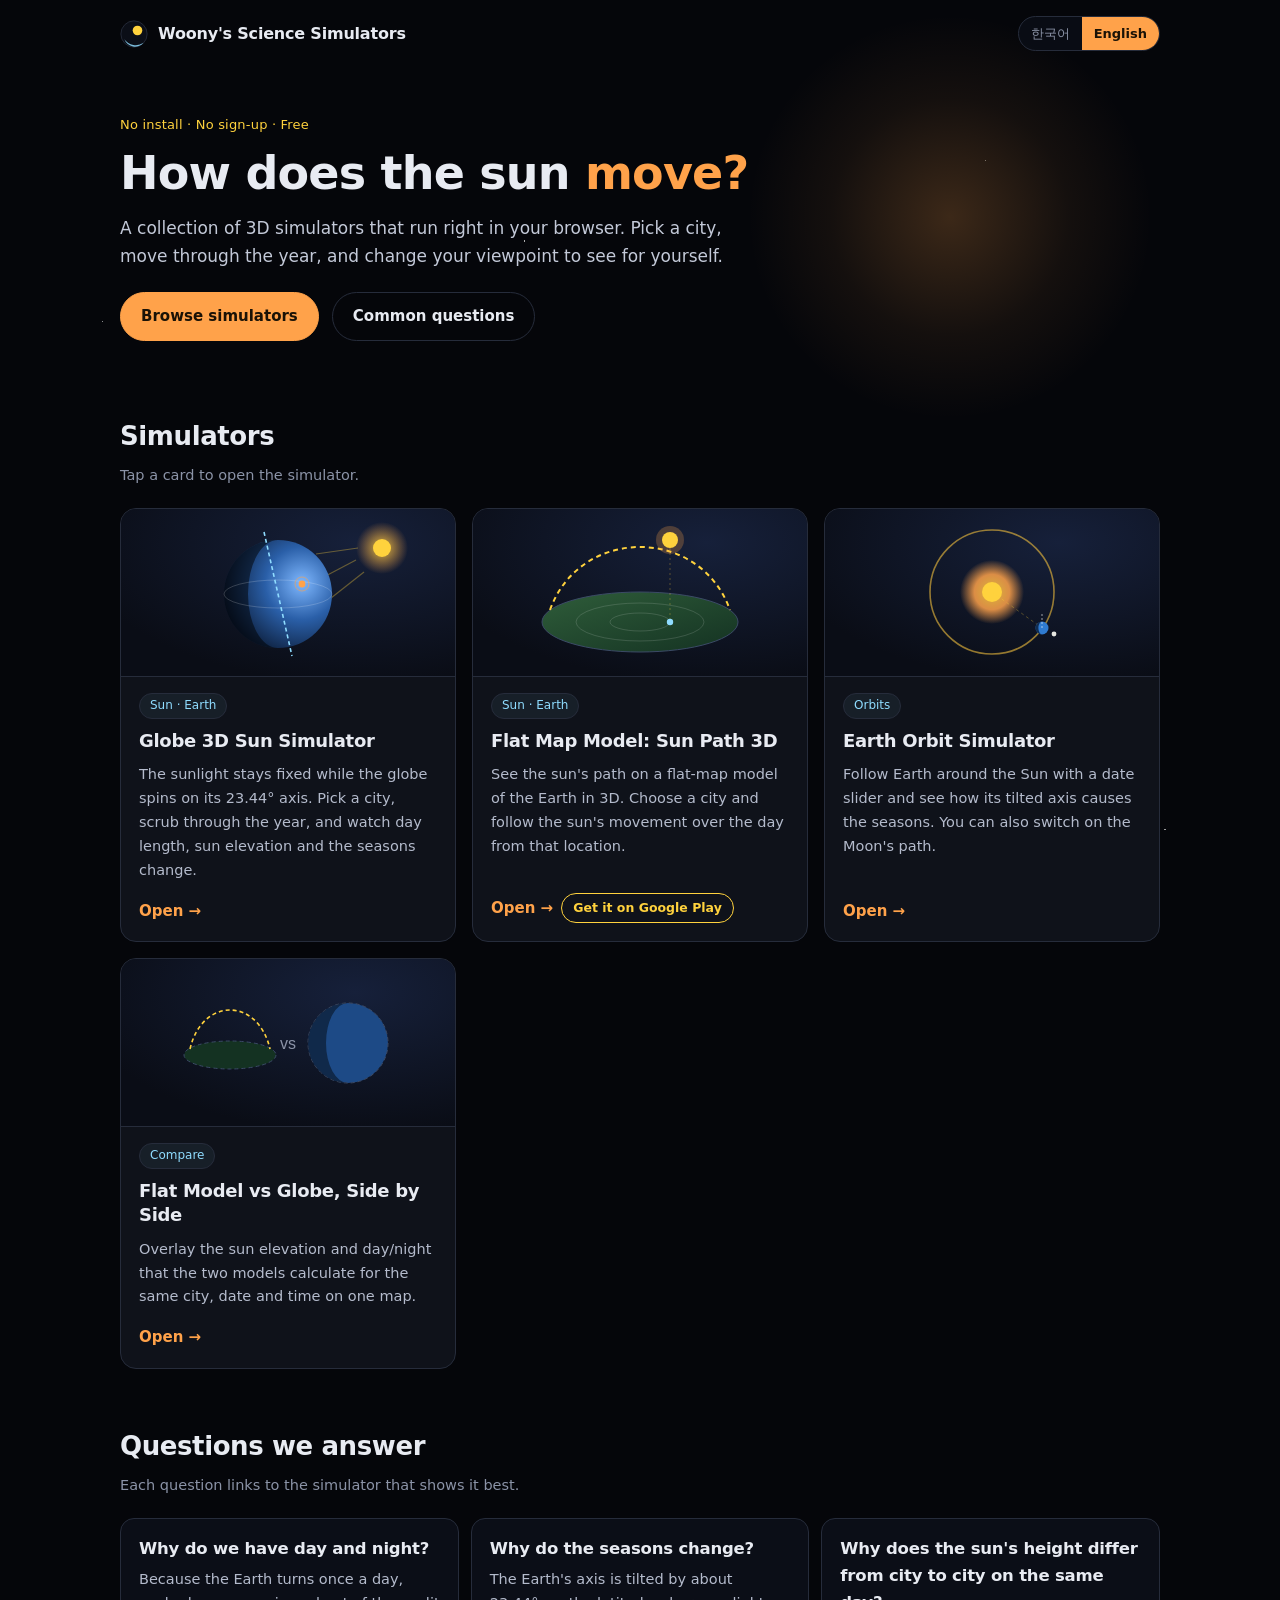
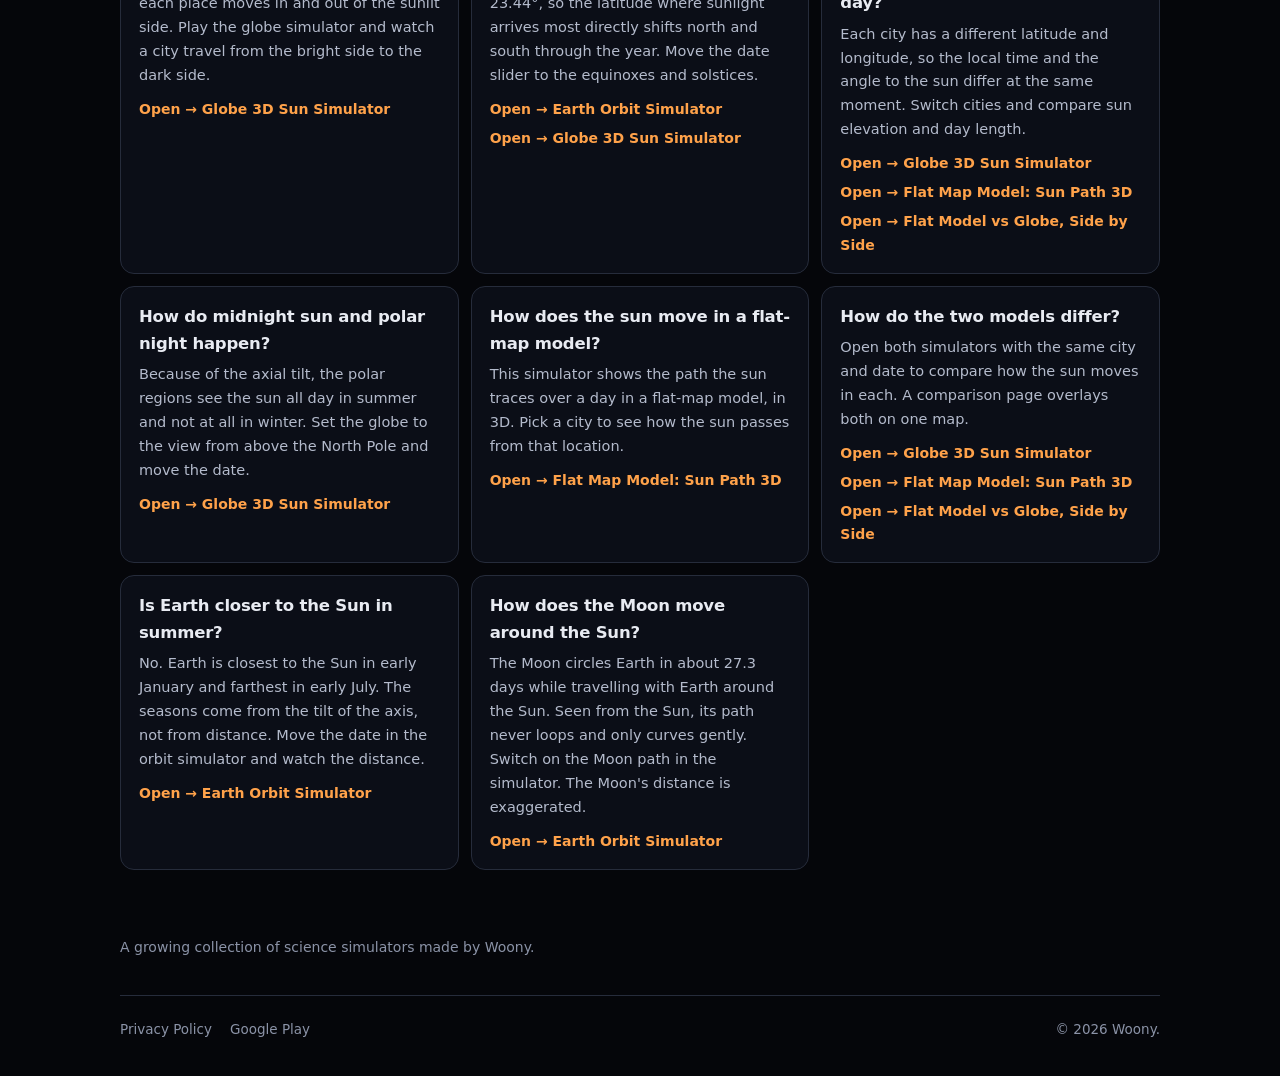
==== commit 69a68643: "hub: link Google Play listing (replace coming-soon placeholders, KO/EN) Co-Authored-By: Claude Sonne" ====
--- a/en/index.html
+++ b/en/index.html
@@ -63,7 +63,7 @@
 <ellipse cx="120" cy="104" rx="30" ry="9" fill="none" stroke="#fff" stroke-opacity=".14"/>
 <path d="M30 92 C 60 8, 180 8, 210 92" fill="none" stroke="#ffd23d" stroke-width="2" stroke-dasharray="5 4"/>
 <circle cx="150" cy="22" r="14" fill="#ffa24a" opacity=".25"/><circle cx="150" cy="22" r="8" fill="#ffd23d"/>
-<circle cx="150" cy="104" r="3.2" fill="#8fdcff"/><line x1="150" y1="30" x2="150" y2="101" stroke="#ffd23d" stroke-opacity=".3" stroke-dasharray="2 3"/></svg></div><div class="body"><span class="tag">Sun · Earth</span><h3>Flat Map Model: Sun Path 3D</h3><p>See the sun&#x27;s path on a flat-map model of the Earth in 3D. Choose a city and follow the sun&#x27;s movement over the day from that location.</p><div class="actions"><a class="open" href="../flat-sun-path.html">Open →</a><span class="chip off" data-play-slot>Google Play · coming soon</span></div></div></article><article class="card"><div class="thumb"><svg viewBox="0 0 240 148" role="img" aria-hidden="true"><defs>
+<circle cx="150" cy="104" r="3.2" fill="#8fdcff"/><line x1="150" y1="30" x2="150" y2="101" stroke="#ffd23d" stroke-opacity=".3" stroke-dasharray="2 3"/></svg></div><div class="body"><span class="tag">Sun · Earth</span><h3>Flat Map Model: Sun Path 3D</h3><p>See the sun&#x27;s path on a flat-map model of the Earth in 3D. Choose a city and follow the sun&#x27;s movement over the day from that location.</p><div class="actions"><a class="open" href="../flat-sun-path.html">Open →</a><a class="chip play" href="https://play.google.com/store/apps/details?id=com.woonykorea.flatsunpath" target="_blank" rel="noopener">Get it on Google Play</a></div></div></article><article class="card"><div class="thumb"><svg viewBox="0 0 240 148" role="img" aria-hidden="true"><defs>
 <radialGradient id="os" cx="50%" cy="50%" r="50%"><stop offset="0" stop-color="#ffd23d"/><stop offset=".55" stop-color="#ffa24a"/><stop offset="1" stop-color="#ffa24a" stop-opacity="0"/></radialGradient></defs>
 <circle cx="120" cy="74" r="32" fill="url(#os)" opacity=".85"/><circle cx="120" cy="74" r="10" fill="#ffd23d"/>
 <circle cx="120" cy="74" r="62" fill="none" stroke="#f0be3c" stroke-opacity=".6" stroke-width="1.6"/>
@@ -93,7 +93,7 @@
   <footer class="foot">
     <nav>
       <a href="../privacy.html">Privacy Policy</a>
-      <span class="off">Google Play · coming soon</span>
+      <a href="https://play.google.com/store/apps/details?id=com.woonykorea.flatsunpath" target="_blank" rel="noopener">Google Play</a>
     </nav>
     <span>© 2026 Woony.</span>
   </footer>
--- a/assets/site.css
+++ b/assets/site.css
@@ -107,3 +107,5 @@
 }
 @media (prefers-reduced-motion:reduce){.card{transition:none}.card:not(.soon):hover{transform:none}}
 .hero .btn{margin:0 8px 10px 0}
+.chip.play{border-style:solid;border-color:var(--accent,#ffd23d);color:var(--accent,#ffd23d);font-weight:600;cursor:pointer}
+.chip.play:hover{background:rgba(255,210,61,.12)}
